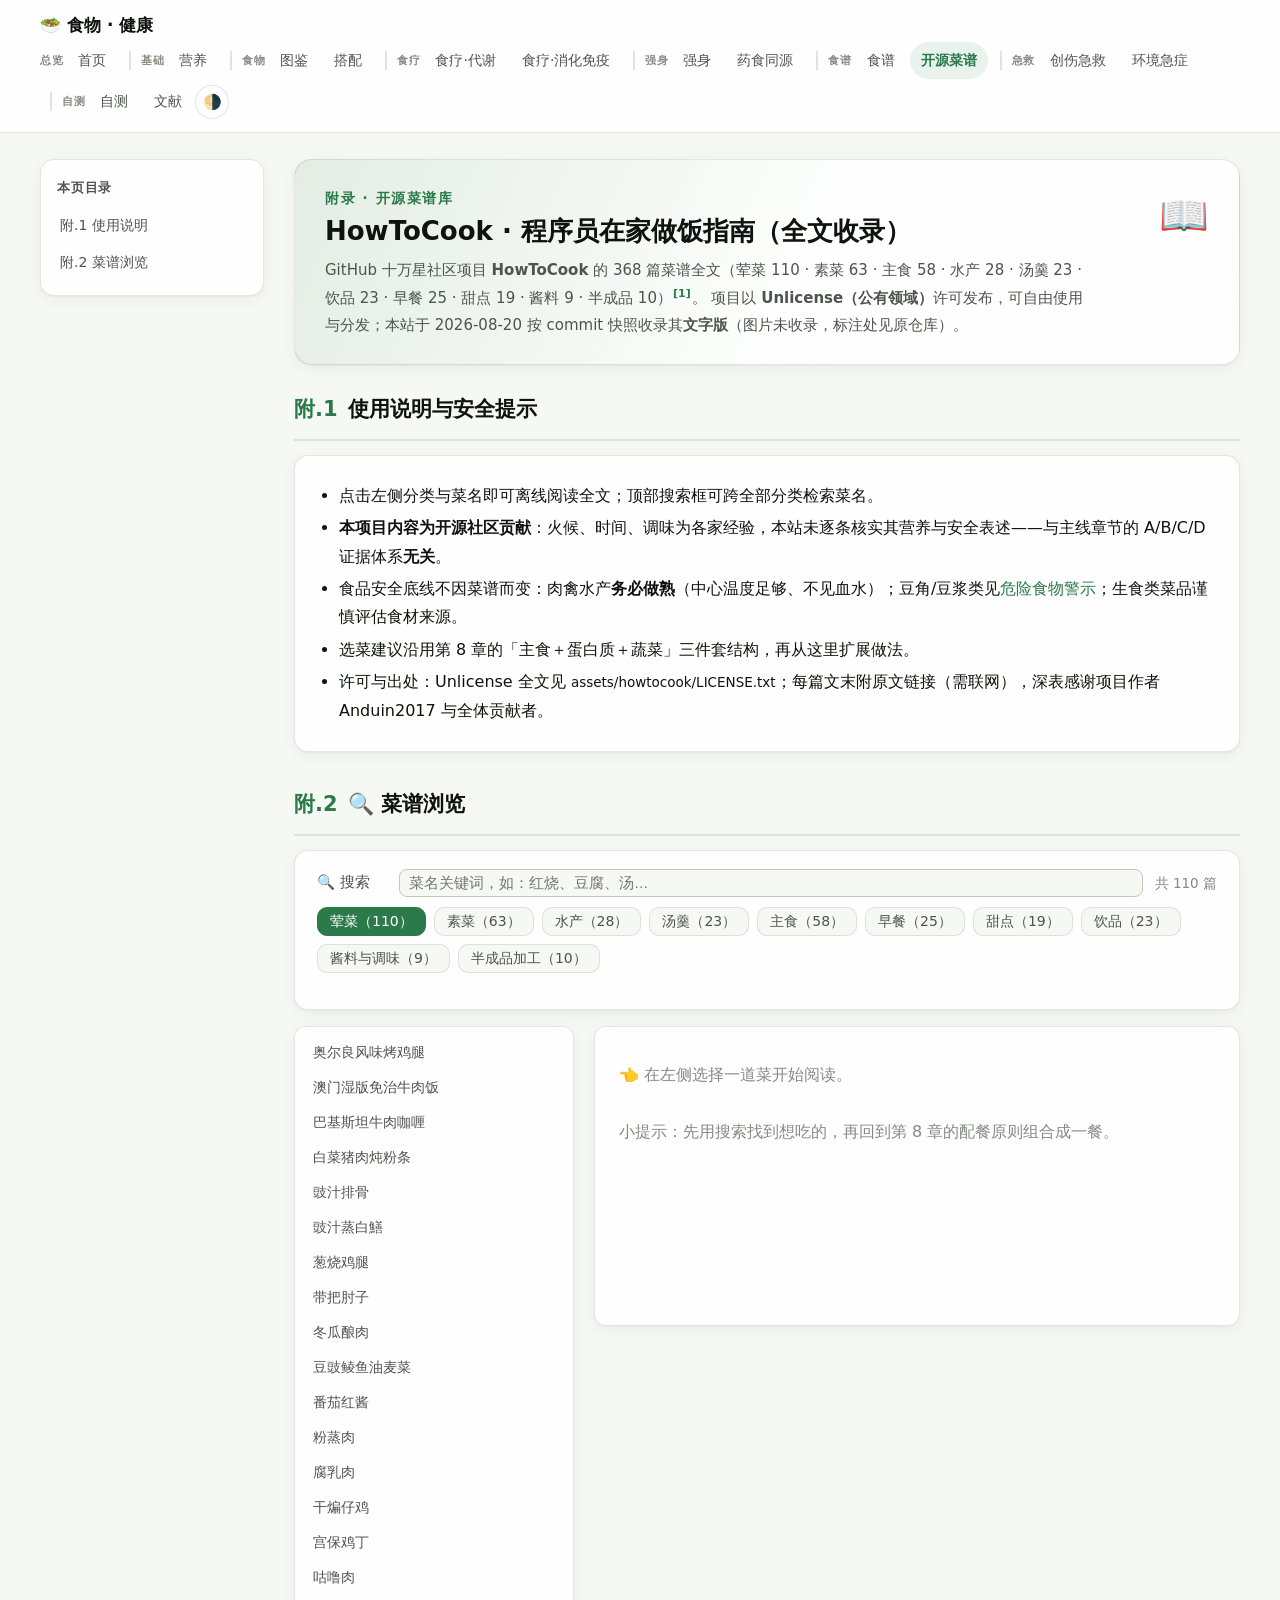
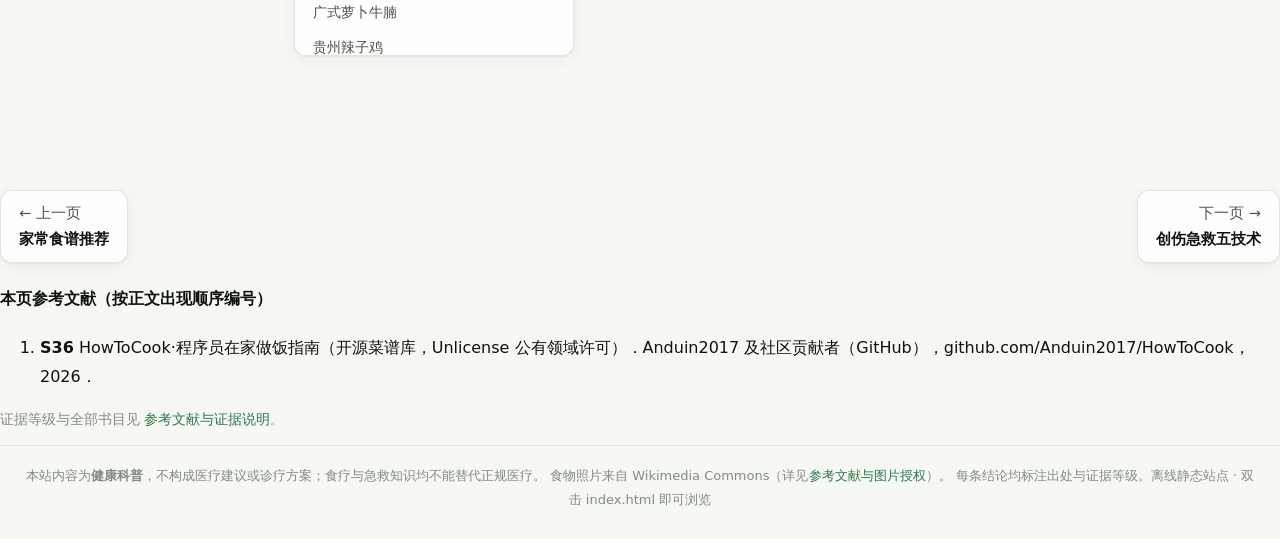
==== appendix-howtocook.html @ ac728734 "新增第 8 章家常食谱推荐与 HowToCook 开源菜谱库附录 - 食谱章：7 份营养均衡的早中晚餐（食材克数+火候步骤+营养点评）+ 配餐三原则 + 一周轮换示例 - 附录章：全文收录 HowTo" ====
<!DOCTYPE html>
<html lang="zh-CN">
<head>
<meta charset="UTF-8">
<meta name="viewport" content="width=device-width, initial-scale=1.0">
<title>附 · HowToCook 开源菜谱库 · 食物与健康</title>
<link rel="stylesheet" href="assets/style.css">
<style>
  .hc-layout { display: grid; grid-template-columns: 280px minmax(0, 1fr); gap: 20px; align-items: start; }
  @media (max-width: 900px) { .hc-layout { grid-template-columns: 1fr; } }
  .hc-list { background: var(--surface); border: 1px solid var(--border); border-radius: 12px; padding: 8px; max-height: 70vh; overflow: auto; box-shadow: var(--shadow); }
  .hc-list button { display: block; width: 100%; text-align: left; background: transparent; border: none; color: var(--ink2);
    padding: 7px 10px; border-radius: 8px; cursor: pointer; font-size: 14px; line-height: 1.5; }
  .hc-list button:hover { background: var(--tint1); color: var(--ink); }
  .hc-list button.cur { background: var(--tint1); color: var(--c1); font-weight: 600; }
  .hc-view { background: var(--surface); border: 1px solid var(--border); border-radius: 12px; padding: 18px 24px; box-shadow: var(--shadow); min-height: 300px; }
  .hc-view h3, .hc-view h4, .hc-view h5, .hc-view h6 { margin: 18px 0 8px; }
  .hc-view h3 { font-size: 18px; border-bottom: 2px solid var(--border); padding-bottom: 6px; }
  .hc-view ul, .hc-view ol { margin: 8px 0; padding-left: 24px; }
  .hc-view li { margin: 4px 0; }
  .hc-view blockquote { border-left: 3px solid var(--axis); margin: 8px 0; padding: 4px 12px; color: var(--ink2); background: var(--page); border-radius: 0 8px 8px 0; }
  .hc-img { display: inline-block; background: var(--tintw); color: var(--cw); border-radius: 6px; padding: 1px 8px; font-size: 12.5px; }
  .hc-view code { background: var(--page); border: 1px solid var(--grid); border-radius: 5px; padding: 0 5px; font-size: 13px; }
  .hc-meta { font-size: 12.5px; color: var(--muted); margin: 4px 0 0; }
</style>
</head>
<body>
<nav class="topnav" id="topnav"></nav>
<div id="compatBanner" style="display:none"></div>
<script>
/* 兼容性自检（纯 ES5） */
(function () {
  var errs = [];
  window.onerror = function (m, s, l) { errs.push(String(m) + ' @' + String(s || '').split('/').pop() + ':' + l); return false; };
  function show() {
    var el = document.getElementById('compatBanner');
    if (!el) return;
    var msg = '';
    if (typeof HUI === 'undefined' && !window.HUI) {
      msg = '交互组件库 assets/healthui.js 未能加载：请确认 assets 文件夹完整，并从 index.html 进入。';
    } else if (errs.length) {
      msg = '页面脚本报错：' + errs.slice(0, 2).join('；');
    }
    if (msg) {
      el.style.cssText = 'display:block;position:fixed;left:0;right:0;bottom:0;z-index:9999;background:#d03b3b;color:#fff;padding:10px 18px;font-size:14px;line-height:1.7';
      el.innerHTML = '⚠ 本页交互内容无法运行 —— ' + msg + ' 若仍异常，请改用 Chrome 或新版 Edge 浏览器打开本页。';
    }
  }
  if (document.readyState === 'complete') { show(); } else if (window.addEventListener) { window.addEventListener('load', show); }
})();
</script>

<div class="layout">
  <aside class="toc" id="toc"></aside>
  <main>
    <div class="chapter-hero">
      <div class="hero-emoji">📖</div>
      <div class="ch-no">附录 · 开源菜谱库</div>
      <h1>HowToCook · 程序员在家做饭指南（全文收录）</h1>
      <p>GitHub 十万星社区项目 <b>HowToCook</b> 的 368 篇菜谱全文（荤菜 110 · 素菜 63 · 主食 58 · 水产 28 · 汤羹 23 · 饮品 23 · 早餐 25 · 甜点 19 · 酱料 9 · 半成品 10）<sup class="cite" data-src="S36"></sup>。
      项目以 <b>Unlicense（公有领域）</b>许可发布，可自由使用与分发；本站于 2026-08-20 按 commit 快照收录其<b>文字版</b>（图片未收录，标注处见原仓库）。</p>
    </div>

    <section class="topic" id="s1">
      <h2><span class="secno">附.1</span> 使用说明与安全提示</h2>
      <div class="card">
        <ul>
          <li>点击左侧分类与菜名即可离线阅读全文；顶部搜索框可跨全部分类检索菜名。</li>
          <li><b>本项目内容为开源社区贡献</b>：火候、时间、调味为各家经验，本站未逐条核实其营养与安全表述——与主线章节的 A/B/C/D 证据体系<b>无关</b>。</li>
          <li>食品安全底线不因菜谱而变：肉禽水产<b>务必做熟</b>（中心温度足够、不见血水）；豆角/豆浆类见<a href="foods.html#s2">危险食物警示</a>；生食类菜品谨慎评估食材来源。</li>
          <li>选菜建议沿用第 8 章的「主食＋蛋白质＋蔬菜」三件套结构，再从这里扩展做法。</li>
          <li>许可与出处：Unlicense 全文见 <span class="small">assets/howtocook/LICENSE.txt</span>；每篇文末附原文链接（需联网），深表感谢项目作者 Anduin2017 与全体贡献者。</li>
        </ul>
      </div>
    </section>

    <section class="topic" id="s2">
      <h2><span class="secno">附.2</span> 🔍 菜谱浏览</h2>
      <div class="card">
        <div class="ctl-row" style="grid-template-columns:70px 1fr auto;align-items:center">
          <span class="ctl-label">🔍 搜索</span>
          <input type="text" id="hcq" placeholder="菜名关键词，如：红烧、豆腐、汤…" style="width:100%">
          <span class="muted small" id="hccount"></span>
        </div>
        <div style="margin-top:10px"><span id="hcCats"></span></div>
      </div>
      <div class="hc-layout">
        <div class="hc-list" id="hcList"></div>
        <div class="hc-view" id="hcView"><p class="muted">👈 在左侧选择一道菜开始阅读。<br><br>小提示：先用搜索找到想吃的，再回到第 8 章的配餐原则组合成一餐。</p></div>
      </div>
    </section>
  </main>
</div>

<script src="assets/healthui.js"></script>
<script src="assets/howtocook/index.js"></script>
<script src="assets/data.js"></script>
<script>
HUI.renderNav('appendix-howtocook.html');
HUI.footer();
HUI.pager('appendix-howtocook.html');
HUI.progress('appendix-howtocook.html');

document.getElementById('toc').innerHTML = '<div class="toc-title">本页目录</div>' +
  ['s1|附.1 使用说明', 's2|附.2 菜谱浏览'].map(x => { const p = x.split('|'); return '<a href="#' + p[0] + '">' + p[1] + '</a>'; }).join('');

(function () {
  const IDX = window.HC_INDEX;
  const DATA = (window.HC_DATA = window.HC_DATA || {});
  let curCat = null, allLoaded = false;
  const loaded = {};

  function loadScript(key, cb) {
    if (loaded[key]) { cb(); return; }
    const s = document.createElement('script');
    s.src = 'assets/howtocook/' + key + '.js';
    s.onload = () => { loaded[key] = true; cb(); };
    s.onerror = () => { loaded[key] = true; DATA[key] = []; cb(); };
    document.head.appendChild(s);
  }
  function loadAll(cb) {
    if (allLoaded) { cb(); return; }
    let n = IDX.cats.length;
    IDX.cats.forEach(c => loadScript(c.key, () => { if (--n === 0) { allLoaded = true; cb(); } }));
  }

  /* ---------- 迷你 Markdown 渲染（标题/列表/表格/粗斜体/链接/引用/图片占位） ---------- */
  function escHtml(s) { return String(s).replace(/&/g, '&amp;').replace(/</g, '&lt;').replace(/>/g, '&gt;'); }
  function inline(s) {
    s = escHtml(s);
    s = s.replace(/!\[([^\]]*)\]\(([^)]+)\)/g, '<span class="hc-img" title="$2">📷 $1（图见原仓库）</span>');
    s = s.replace(/\[([^\]]+)\]\(([^)]+)\)/g, function (m, t, u) {
      return /^(https?:|\/\/)/i.test(u) ? '<a href="' + u + '" target="_blank" rel="noopener">' + t + '</a>' : t;
    });
    s = s.replace(/\*\*([^*]+)\*\*/g, '<b>$1</b>');
    s = s.replace(/(^|[^\w*])\*([^*\n]+)\*/g, '$1<i>$2</i>');
    s = s.replace(/`([^`]+)`/g, '<code>$1</code>');
    return s;
  }
  function mdToHtml(md) {
    const lines = md.split(/\r?\n/);
    let html = '', i = 0, inUl = false, inOl = false;
    const close = () => { if (inUl) { html += '</ul>'; inUl = false; } if (inOl) { html += '</ol>'; inOl = false; } };
    const isTableSep = s => /^\s*\|?[\s:|-]*-[\s:|-]*\|?\s*$/.test(s) && s.includes('-');
    while (i < lines.length) {
      const L = lines[i];
      if (/^\s*$/.test(L)) { close(); i++; continue; }
      let m;
      if ((m = L.match(/^#{1,6}\s+(.*)$/))) { close(); const lv = Math.min(m[0].replace(/\s.*/, '').length + 2, 6); html += '<h' + lv + '>' + inline(m[1]) + '</h' + lv + '>'; i++; continue; }
      if (/^(\*\s*\*\s*\*|-{3,}|_{3,})\s*$/.test(L.replace(/\s/g, '')) && L.trim()) { close(); html += '<hr>'; i++; continue; }
      if ((m = L.match(/^>\s?(.*)$/))) { close(); html += '<blockquote>' + inline(m[1]) + '</blockquote>'; i++; continue; }
      if (L.includes('|') && i + 1 < lines.length && isTableSep(lines[i + 1])) {
        close();
        const rows = [L]; let j = i + 2;
        while (j < lines.length && lines[j].includes('|') && lines[j].trim()) { rows.push(lines[j]); j++; }
        const cells = r => r.replace(/^\s*\|/, '').replace(/\|\s*$/, '').split('|').map(c => inline(c.trim()));
        html += '<table class="tbl"><tr>' + cells(rows[0]).map(c => '<th>' + c + '</th>').join('') + '</tr>';
        for (let k = 1; k < rows.length; k++) html += '<tr>' + cells(rows[k]).map(c => '<td class="l">' + c + '</td>').join('') + '</tr>';
        html += '</table>'; i = j; continue;
      }
      if ((m = L.match(/^\s*[-*+]\s+(.*)$/))) { if (inOl) { html += '</ol>'; inOl = false; } if (!inUl) { html += '<ul>'; inUl = true; } html += '<li>' + inline(m[1]) + '</li>'; i++; continue; }
      if ((m = L.match(/^\s*\d+[.、)]\s+(.*)$/))) { if (inUl) { html += '</ul>'; inUl = false; } if (!inOl) { html += '<ol>'; inOl = true; } html += '<li>' + inline(m[1]) + '</li>'; i++; continue; }
      close();
      const para = [L]; let j2 = i + 1;
      while (j2 < lines.length && !/^\s*$/.test(lines[j2]) && !/^(#{1,6}\s|>\s?|\s*[-*+]\s|\s*\d+[.、)]\s)/.test(lines[j2]) &&
             !(lines[j2].includes('|') && j2 + 1 < lines.length && isTableSep(lines[j2 + 1]))) { para.push(lines[j2]); j2++; }
      html += '<p>' + inline(para.join(' ')) + '</p>'; i = j2;
    }
    close();
    return html;
  }

  function srcLink(p) {
    return IDX.repo + '/blob/' + IDX.commit + '/dishes/' + p.split('/').map(encodeURIComponent).join('/');
  }

  function drawCats() {
    const host = document.getElementById('hcCats');
    host.className = 'chips';
    host.innerHTML = IDX.cats.map(c =>
      `<span class="chip btn ${c.key === curCat ? 'on' : ''}" data-k="${c.key}">${HUI.esc(c.name)}（${c.count}）</span>`).join('');
    Array.prototype.forEach.call(host.querySelectorAll('.chip'), ch => {
      ch.addEventListener('click', () => {
        curCat = ch.getAttribute('data-k');
        document.getElementById('hcq').value = '';
        drawCats();
        loadScript(curCat, drawList);
      });
    });
  }

  function currentItems() {
    const q = document.getElementById('hcq').value.trim().toLowerCase();
    let items = [];
    if (q && allLoaded) {
      IDX.cats.forEach(c => (DATA[c.key] || []).forEach(it => items.push(Object.assign({ _cat: c.name }, it))));
      items = items.filter(it => it.t.toLowerCase().indexOf(q) >= 0 || it.md.toLowerCase().indexOf(q) >= 0);
      /* 全文命中过多时退回标题匹配，避免长列表卡顿 */
      if (items.length > 200) items = items.filter(it => it.t.toLowerCase().indexOf(q) >= 0);
    } else if (q) {
      items = [];
    } else if (curCat) {
      items = (DATA[curCat] || []).map(it => Object.assign({ _cat: '' }, it));
    }
    return items;
  }

  function drawList() {
    const items = currentItems();
    document.getElementById('hccount').textContent = '共 ' + items.length + ' 篇';
    document.getElementById('hcList').innerHTML = items.slice(0, 400).map((it, i) =>
      `<button data-i="${i}">${HUI.esc(it.t)}${it._cat ? ' <span class="muted small">·' + HUI.esc(it._cat) + '</span>' : ''}</button>`).join('') ||
      '<p class="muted" style="padding:10px">输入关键词搜索（首次将载入全部索引）或选择分类。</p>';
    const btns = document.querySelectorAll('#hcList button');
    Array.prototype.forEach.call(btns, b => {
      b.addEventListener('click', () => {
        Array.prototype.forEach.call(btns, x => x.classList.remove('cur'));
        b.classList.add('cur');
        show(items[+b.getAttribute('data-i')]);
      });
    });
  }

  function show(it) {
    if (!it) return;
    document.getElementById('hcView').innerHTML =
      `<h3>${HUI.esc(it.t)}</h3>
       <p class="hc-meta">收录自 HowToCook · <a href="${srcLink(it.p)}" target="_blank" rel="noopener">查看原文（含图片）↗</a></p>
       <div>${mdToHtml(it.md)}</div>
       <hr><p class="hc-meta">⚠ 社区贡献内容，本站未逐条核实；肉禽水产务必做熟。许可：Unlicense（公有领域）。</p>`;
    document.getElementById('hcView').scrollTop = 0;
  }

  drawCats();
  if (IDX.cats.length) {
    curCat = IDX.cats[0].key;
    drawCats();
    loadScript(curCat, drawList);
  }
  document.getElementById('hcq').addEventListener('input', () => {
    if (document.getElementById('hcq').value.trim()) {
      loadAll(drawList);
    } else drawList();
  });
  HUI.cite();
})();
</script>
</body>
</html>
---- assets/style.css ----
/* ============================================================
   食物与健康 · 图文科普  —  共享样式
   健康主题配色（明暗两套），组件颜色尽量经 CSS 变量读取，
   主题切换即时生效。结构沿用经过验证的交互课堂站点样式体系。
   ============================================================ */

:root {
  color-scheme: light;
  --page: #f6f8f3;
  --surface: #fdfefd;
  --ink: #0e130e;
  --ink2: #4d554c;
  --muted: #848c82;
  --grid: #e0e4dc;
  --axis: #c2c8bc;
  --border: rgba(14, 19, 14, 0.10);
  --c1: #2a7a4a;  /* 深绿   主色 */
  --c2: #c96f2e;  /* 赭石 */
  --c3: #0f7f7a;  /* 青   */
  --c4: #b8890a;  /* 琥珀 */
  --c5: #b3556e;  /* 玫瑰 */
  --c7: #4a4f9e;  /* 藏蓝 */
  --c8: #c0453f;  /* 红   */
  --cg: #12994e;  /* 状态·正确 / 证据A / 宜 */
  --cw: #d98e0b;  /* 状态·提示 / 慎 */
  --cc: #c53f38;  /* 状态·错误 / 忌 */
  --tint1: rgba(42, 122, 74, 0.09);
  --tint2: rgba(201, 111, 46, 0.10);
  --tint3: rgba(15, 127, 122, 0.10);
  --tintg: rgba(18, 153, 78, 0.12);
  --tintc: rgba(197, 63, 56, 0.10);
  --tintw: rgba(217, 142, 11, 0.12);
  --shadow: 0 1px 2px rgba(14, 19, 14, 0.04), 0 4px 16px rgba(14, 19, 14, 0.05);
}
@media (prefers-color-scheme: dark) {
  :root:not([data-theme="light"]) {
    color-scheme: dark;
    --page: #0c100c;
    --surface: #181d17;
    --ink: #f2f5ef;
    --ink2: #c2c8ba;
    --muted: #8a927f;
    --grid: #293026;
    --axis: #37402f;
    --border: rgba(242, 245, 239, 0.10);
    --c1: #58bd85;
    --c2: #e0904f;
    --c3: #43b3ad;
    --c4: #d5aa3a;
    --c5: #dc8098;
    --c7: #939bee;
    --c8: #e57c72;
    --cg: #4cc387;
    --cw: #e8ab48;
    --cc: #e57c72;
    --tint1: rgba(88, 189, 133, 0.14);
    --tint2: rgba(224, 144, 79, 0.14);
    --tint3: rgba(67, 179, 173, 0.14);
    --tintg: rgba(76, 195, 135, 0.15);
    --tintc: rgba(229, 124, 114, 0.15);
    --tintw: rgba(232, 171, 72, 0.15);
    --shadow: 0 1px 2px rgba(0, 0, 0, 0.3), 0 4px 16px rgba(0, 0, 0, 0.3);
  }
}
:root[data-theme="dark"] {
  color-scheme: dark;
  --page: #0c100c;
  --surface: #181d17;
  --ink: #f2f5ef;
  --ink2: #c2c8ba;
  --muted: #8a927f;
  --grid: #293026;
  --axis: #37402f;
  --border: rgba(242, 245, 239, 0.10);
  --c1: #58bd85;
  --c2: #e0904f;
  --c3: #43b3ad;
  --c4: #d5aa3a;
  --c5: #dc8098;
  --c7: #939bee;
  --c8: #e57c72;
  --cg: #4cc387;
  --cw: #e8ab48;
  --cc: #e57c72;
  --tint1: rgba(88, 189, 133, 0.14);
  --tint2: rgba(224, 144, 79, 0.14);
  --tint3: rgba(67, 179, 173, 0.14);
  --tintg: rgba(76, 195, 135, 0.15);
  --tintc: rgba(229, 124, 114, 0.15);
  --tintw: rgba(232, 171, 72, 0.15);
  --shadow: 0 1px 2px rgba(0, 0, 0, 0.3), 0 4px 16px rgba(0, 0, 0, 0.3);
}

* { box-sizing: border-box; }
html { scroll-behavior: smooth; }
body {
  margin: 0;
  background: var(--page);
  color: var(--ink);
  font-family: system-ui, -apple-system, "Segoe UI", "PingFang SC", "Hiragino Sans GB", "Microsoft YaHei", sans-serif;
  font-size: 16px;
  line-height: 1.78;
}
a { color: var(--c1); text-decoration: none; }
a:hover { text-decoration: underline; }

/* ---------- 顶部导航 ---------- */
.topnav {
  position: sticky; top: 0; z-index: 50;
  background: var(--surface);
  border-bottom: 1px solid var(--border);
}
.topnav-inner {
  max-width: 1240px; margin: 0 auto; padding: 10px 20px;
  display: flex; align-items: center; flex-wrap: wrap;
}
.brand { font-weight: 700; font-size: 17px; white-space: nowrap; margin-right: 14px; }
.brand .logo { margin-right: 6px; }
.navlinks { display: flex; flex-wrap: wrap; margin-left: auto; align-items: center; }
.navlinks a {
  padding: 6px 11px; border-radius: 999px; font-size: 14px; color: var(--ink2); margin: 2px;
}
.nav-group {
  font-size: 11px; font-weight: 700; color: var(--muted); letter-spacing: .05em;
  margin: 0 2px 0 10px; align-self: center; border-left: 2px solid var(--grid); padding-left: 10px;
}
.nav-group:first-child { border-left: none; padding-left: 0; margin-left: 0; }
.navlinks a:hover { background: var(--tint1); text-decoration: none; color: var(--ink); }
.navlinks a.cur { background: var(--tint1); color: var(--c1); font-weight: 600; }
#themeBtn {
  border: 1px solid var(--border); background: var(--surface); color: var(--ink2);
  width: 34px; height: 34px; border-radius: 50%; cursor: pointer; font-size: 15px;
  line-height: 1;
}
#themeBtn:hover { color: var(--ink); border-color: var(--axis); }

/* 急救页顶部永久红色警示条 */
.warn-strip {
  background: var(--tintc); color: var(--cc); border-bottom: 1px solid var(--cc);
  text-align: center; font-size: 13.5px; font-weight: 600; padding: 5px 16px;
}

/* ---------- 布局 ---------- */
.layout {
  max-width: 1240px; margin: 0 auto; padding: 26px 20px 60px;
  display: grid; grid-template-columns: 224px minmax(0, 1fr);
  grid-gap: 30px; gap: 30px;
  align-items: start;
}
@media (max-width: 900px) {
  .layout { grid-template-columns: 1fr; }
  .toc { position: static !important; border: none; padding: 0; background: transparent; box-shadow: none; }
}
.toc {
  position: sticky; top: 70px;
  background: var(--surface); border: 1px solid var(--border); border-radius: 14px;
  padding: 14px 6px 14px 0; box-shadow: var(--shadow); font-size: 14px;
}
.toc .toc-title { padding: 2px 16px 8px; font-weight: 700; color: var(--ink2); font-size: 13px; letter-spacing: .06em; }
.toc a {
  display: block; padding: 6px 16px; color: var(--ink2); border-left: 3px solid transparent;
  border-radius: 0 8px 8px 0; white-space: nowrap; overflow: hidden; text-overflow: ellipsis;
}
.toc a:hover { color: var(--ink); background: var(--tint1); text-decoration: none; }

/* ---------- 章节页眉 ---------- */
.chapter-hero {
  background: linear-gradient(115deg, var(--tint1), var(--surface) 55%);
  border: 1px solid var(--border); border-radius: 18px;
  padding: 26px 30px; margin-bottom: 26px; box-shadow: var(--shadow);
}
.chapter-hero .ch-no { font-size: 13.5px; font-weight: 700; color: var(--c1); letter-spacing: .12em; }
.chapter-hero h1 { margin: 4px 0 8px; font-size: 26px; line-height: 1.35; }
.chapter-hero p { margin: 0; color: var(--ink2); font-size: 15px; max-width: 760px; }
.chapter-hero .hero-emoji { font-size: 40px; float: right; margin: -6px 0 0 14px; }

/* ---------- 小节 ---------- */
section.topic { scroll-margin-top: 74px; margin-bottom: 34px; }
section.topic > h2 {
  font-size: 21px; margin: 0 0 14px; padding-bottom: 10px;
  border-bottom: 2px solid var(--border); display: flex; align-items: baseline; gap: 10px;
}
section.topic > h2 .secno { color: var(--c1); font-variant-numeric: tabular-nums; }

.card {
  background: var(--surface); border: 1px solid var(--border); border-radius: 14px;
  padding: 18px 22px; margin-bottom: 16px; box-shadow: var(--shadow);
}
.card h3 { margin: 0 0 10px; font-size: 16.5px; }
.card h3 .tag {
  font-size: 12px; font-weight: 600; color: var(--c1); background: var(--tint1);
  padding: 2px 9px; border-radius: 999px; margin-right: 8px; vertical-align: 2px;
}
.card p { margin: 8px 0; }
.card ul, .card ol { margin: 8px 0; padding-left: 22px; }
.card li { margin: 4px 0; }
.grid2 { display: grid; grid-template-columns: 1fr 1fr; grid-gap: 16px; gap: 16px; }
@media (max-width: 760px) { .grid2 { grid-template-columns: 1fr; } }
.grid3 { display: grid; grid-template-columns: repeat(3, 1fr); grid-gap: 14px; gap: 14px; }
@media (max-width: 980px) { .grid3 { grid-template-columns: 1fr 1fr; } }
@media (max-width: 660px) { .grid3 { grid-template-columns: 1fr; } }

/* ---------- 提示框 ---------- */
.keypoint {
  border-left: 4px solid var(--c1); background: var(--tint1);
  border-radius: 0 10px 10px 0; padding: 10px 16px; margin: 12px 0;
}
.keypoint b { color: var(--c1); }
.warn {
  border-left: 4px solid var(--cw); background: var(--tintw);
  border-radius: 0 10px 10px 0; padding: 10px 16px; margin: 12px 0;
}
.danger {
  border: 1.5px solid var(--cc); background: var(--tintc);
  border-radius: 12px; padding: 12px 18px; margin: 14px 0;
}
.danger .dt { color: var(--cc); font-weight: 700; }
.danger ul, .danger ol { margin: 6px 0 2px; padding-left: 22px; }

/* ---------- 引用与证据等级 ---------- */
sup.cite {
  font-size: 11px; color: var(--c1); font-weight: 700; cursor: help;
  padding: 0 1px; white-space: nowrap;
}
sup.cite a { color: inherit; }
.level-badge {
  display: inline-block; font-size: 11.5px; font-weight: 800; padding: 0 7px;
  border-radius: 6px; line-height: 1.7; vertical-align: 1px; letter-spacing: .03em;
}
.level-badge.la { background: var(--tintg); color: var(--cg); }
.level-badge.lb { background: var(--tint3); color: var(--c3); }
.level-badge.lc { background: var(--tintw); color: var(--cw); }
.level-badge.ld { background: var(--tintc); color: var(--cc); }
.verdict {
  display: inline-block; font-size: 13px; font-weight: 700; padding: 1px 12px;
  border-radius: 999px; line-height: 1.8;
}
.verdict.good { background: var(--tintg); color: var(--cg); }
.verdict.caution { background: var(--tintw); color: var(--cw); }
.verdict.bad { background: var(--tintc); color: var(--cc); }
.verdict.neutral { background: var(--grid); color: var(--ink2); }

/* 页脚参考文献表 */
.reflist {
  background: var(--surface); border: 1px solid var(--border); border-radius: 12px;
  padding: 14px 20px; margin: 26px 0 6px; font-size: 13.5px; color: var(--ink2);
}
.reflist h4 { margin: 0 0 8px; font-size: 13.5px; color: var(--muted); letter-spacing: .06em; }
.reflist ol { margin: 0; padding-left: 20px; }
.reflist li { margin: 3px 0; }
.reflist b { color: var(--ink); font-variant-numeric: tabular-nums; }

/* ---------- 表格 ---------- */
.tbl { width: 100%; border-collapse: collapse; font-size: 14px; margin: 10px 0; }
.tbl th, .tbl td { border-bottom: 1px solid var(--grid); padding: 7px 10px; text-align: center; font-variant-numeric: tabular-nums; }
.tbl th { color: var(--ink2); font-weight: 600; background: var(--page); }
.tbl td.l, .tbl th.l { text-align: left; }
.tbl tr.hl td { background: var(--tint1); }

/* ---------- 交互部件 ---------- */
.hint { color: var(--muted); font-size: 13.5px; margin: 4px 0 10px; }
.hint::before { content: "🖱 "; opacity: .8; }

.ctls { display: flex; flex-direction: column; margin-top: 10px; }
.ctl-row { display: grid; grid-template-columns: 130px 1fr 100px; align-items: center; grid-column-gap: 12px; column-gap: 12px; margin-bottom: 6px; }
.ctl-row .ctl-label { font-size: 14.5px; color: var(--ink2); white-space: nowrap; }
.ctl-row output { font-variant-numeric: tabular-nums; font-size: 14.5px; text-align: right; color: var(--ink); }
input[type="range"] { accent-color: var(--c1); width: 100%; height: 26px; cursor: pointer; }
input[type="number"], input[type="text"], select {
  background: var(--page); color: var(--ink); border: 1px solid var(--axis);
  border-radius: 8px; padding: 5px 9px; font-size: 14.5px; width: 110px;
  font-variant-numeric: tabular-nums;
}
select { width: auto; max-width: 100%; }
input:focus, select:focus { outline: 2px solid var(--c1); outline-offset: 1px; border-color: var(--c1); }

.btn {
  border: 1px solid var(--axis); background: var(--surface); color: var(--ink2);
  padding: 6px 14px; border-radius: 999px; cursor: pointer; font-size: 14px; line-height: 1.5;
}
.btn:hover { color: var(--ink); border-color: var(--c1); }
.btn.primary { background: var(--c1); border-color: var(--c1); color: #fff; font-weight: 600; }
.btn.primary:hover { filter: brightness(1.08); }
.btn:disabled { opacity: .45; cursor: not-allowed; }
.btn-row { display: flex; flex-wrap: wrap; margin: 8px 0; align-items: center; }
.btn-row > * { margin: 0 8px 8px 0; }
.btn-row .lbl { font-size: 14px; color: var(--ink2); margin-right: 2px; }

.seg { display: inline-flex; flex-wrap: wrap; border: 1px solid var(--axis); border-radius: 10px; overflow: hidden; }
.seg button {
  border: none; background: transparent; color: var(--ink2); padding: 6px 13px;
  cursor: pointer; font-size: 14px; border-right: 1px solid var(--axis);
}
.seg button:last-child { border-right: none; }
.seg button:hover { background: var(--tint1); color: var(--ink); }
.seg button.on { background: var(--c1); color: #fff; font-weight: 600; }

.chips { display: flex; flex-wrap: wrap; margin: 10px 0; }
.chip {
  background: var(--page); border: 1px solid var(--border); border-radius: 10px;
  padding: 3px 12px; font-size: 14px; color: var(--ink2); margin: 0 8px 8px 0;
}
.chip b { color: var(--ink); font-variant-numeric: tabular-nums; font-weight: 600; }
.chip.good { border-color: var(--cg); background: var(--tintg); }
.chip.bad { border-color: var(--cc); background: var(--tintc); }
.chip.hl { border-color: var(--c1); background: var(--tint1); }
.chip.btn { cursor: pointer; }
.chip.btn:hover { border-color: var(--c1); color: var(--ink); }
.chip.btn.on { background: var(--c1); border-color: var(--c1); color: #fff; }

.badge {
  display: inline-block; padding: 2px 12px; border-radius: 999px;
  font-size: 13.5px; font-weight: 700;
}
.badge.good { background: var(--tintg); color: var(--cg); }
.badge.bad { background: var(--tintc); color: var(--cc); }
.badge.info { background: var(--tint1); color: var(--c1); }

.bar { position: relative; height: 14px; background: var(--page); border: 1px solid var(--border); border-radius: 999px; overflow: hidden; }
.bar > i { position: absolute; top: 0; bottom: 0; left: 0; border-radius: 999px; background: var(--c1); }

/* ---------- 食物图鉴：卡片网格 + 翻转 ---------- */
.food-grid { display: grid; grid-template-columns: repeat(auto-fill, minmax(215px, 1fr)); gap: 16px; margin: 14px 0; }
.flip { perspective: 1100px; min-height: 300px; position: relative; }
.flip-inner {
  position: relative; width: 100%; height: 100%; min-height: 300px;
  transform-style: preserve-3d; transition: transform .5s; cursor: pointer;
}
.flip.flipped .flip-inner { transform: rotateY(180deg); }
.face {
  position: absolute; inset: 0; backface-visibility: hidden; -webkit-backface-visibility: hidden;
  background: var(--surface); border: 1px solid var(--border); border-radius: 14px;
  box-shadow: var(--shadow); overflow: hidden; display: flex; flex-direction: column;
}
.face.back {
  transform: rotateY(180deg); padding: 12px 14px; font-size: 13px; line-height: 1.6; overflow: auto;
}
.face .photo { width: 100%; height: 148px; object-fit: cover; display: block; background: var(--page); }
.face .emoji-hero {
  width: 100%; height: 148px; display: flex; align-items: center; justify-content: center;
  font-size: 64px; background: linear-gradient(160deg, var(--tint1), var(--surface));
}
.face .fname { font-weight: 700; font-size: 16px; padding: 8px 14px 0; }
.face .falias { color: var(--muted); font-size: 12.5px; padding: 0 14px; }
.face .fmeta { padding: 4px 14px 10px; color: var(--ink2); font-size: 13px; flex: 1; }
.face .credit {
  font-size: 10.5px; color: var(--muted); padding: 2px 10px 6px; opacity: .85; line-height: 1.4;
}
.face .flip-hint {
  font-size: 12px; color: var(--c1); text-align: center; padding: 0 0 8px; font-weight: 600;
}
.face.back h4 { margin: 0 0 6px; font-size: 14.5px; }
.face.back .rowline { display: flex; justify-content: space-between; gap: 8px; border-bottom: 1px dashed var(--grid); padding: 2px 0; }
.face.back .rowline b { font-variant-numeric: tabular-nums; white-space: nowrap; }
.face.back .sec-t { font-weight: 700; margin: 7px 0 2px; color: var(--c1); font-size: 13px; }
.face.back p { margin: 2px 0; }

/* 危险食物警示卡 */
.hazard-card { border: 1.5px solid var(--cc); border-radius: 14px; background: var(--surface); padding: 12px 16px; margin: 10px 0; }
.hazard-card .hz-name { font-weight: 700; color: var(--cc); }

/* ---------- 配对查询器 ---------- */
.pair-box {
  background: var(--surface); border: 1px solid var(--border); border-radius: 14px;
  padding: 18px 20px; box-shadow: var(--shadow); margin: 14px 0;
}
.pair-pickers { display: flex; flex-wrap: wrap; gap: 10px; align-items: center; margin: 8px 0; }
.pair-pickers select { width: 200px; font-size: 15px; padding: 7px 10px; }
.pair-result { margin-top: 14px; border-top: 1px dashed var(--grid); padding-top: 12px; }

/* ---------- 疾病路径图 ---------- */
.pathmap { overflow-x: auto; padding: 6px 0; }
.pathmap svg { min-width: 760px; display: block; margin: 0 auto; }

/* ---------- 急救分步演示器 ---------- */
.step-player {
  background: var(--surface); border: 1px solid var(--border); border-radius: 14px;
  box-shadow: var(--shadow); padding: 16px 18px; margin: 14px 0;
}
.step-player .sp-title { font-weight: 700; font-size: 16px; margin-bottom: 6px; }
.step-player .sp-svg { text-align: center; margin: 8px 0; }
.step-player .sp-svg svg { max-width: 100%; height: auto; }
.step-player .sp-step-no { font-size: 12.5px; color: var(--muted); font-weight: 700; letter-spacing: .06em; }
.step-player .sp-text { min-height: 54px; font-size: 14.5px; margin: 6px 0; }
.step-player .sp-warn { color: var(--cc); font-weight: 600; font-size: 13.5px; }
.step-player .sp-ctrl { display: flex; align-items: center; gap: 10px; margin-top: 8px; }
.step-player .sp-dots { display: flex; gap: 6px; margin-left: 4px; }
.step-player .sp-dots i {
  width: 9px; height: 9px; border-radius: 50%; background: var(--grid); cursor: pointer;
}
.step-player .sp-dots i.on { background: var(--c1); }
.step-player .sp-dots i.done { background: var(--tint1); border: 1px solid var(--c1); }

/* ---------- 急救进入确认层 ---------- */
.gate {
  position: fixed; inset: 0; z-index: 200; background: rgba(10, 14, 10, .62);
  display: flex; align-items: center; justify-content: center; padding: 20px;
  overflow: auto;
}
.gate .gate-card {
  background: var(--surface); border: 1.5px solid var(--cc); border-radius: 16px;
  max-width: 640px; max-height: 88vh; overflow: auto; padding: 24px 28px; line-height: 1.75;
}
.gate h2 { margin: 0 0 10px; color: var(--cc); font-size: 21px; }
.gate .gate-scroll { max-height: 46vh; overflow: auto; border: 1px solid var(--grid); border-radius: 10px; padding: 10px 16px; margin: 10px 0; font-size: 14px; color: var(--ink2); }
.gate label { display: flex; gap: 8px; align-items: flex-start; font-size: 14.5px; margin: 10px 0; cursor: pointer; }
.gate .gate-btns { display: flex; gap: 10px; margin-top: 12px; flex-wrap: wrap; }

/* ---------- 体质问卷 / 计算器结果 ---------- */
.quiz { margin-top: 4px; }
.q-item { border: 1px solid var(--border); border-radius: 12px; padding: 14px 16px; margin: 12px 0; background: var(--page); }
.q-head { font-size: 12.5px; color: var(--muted); font-weight: 700; letter-spacing: .08em; margin-bottom: 4px; }
.q-text { margin-bottom: 10px; }
.q-opts { display: flex; flex-direction: column; gap: 7px; }
.q-opts button {
  text-align: left; border: 1px solid var(--axis); background: var(--surface); color: var(--ink);
  border-radius: 10px; padding: 8px 14px; cursor: pointer; font-size: 14.5px; line-height: 1.6;
}
.q-opts button:hover:not(:disabled) { border-color: var(--c1); }
.q-opts button:disabled { cursor: default; }
.q-opts button.ok { border-color: var(--cg); background: var(--tintg); font-weight: 600; }
.q-opts button.no { border-color: var(--cc); background: var(--tintc); }
.q-exp {
  margin-top: 10px; border-left: 3px solid var(--grid); padding: 6px 12px;
  font-size: 14px; color: var(--ink2); border-radius: 0 8px 8px 0; display: none;
}
.q-exp.show { display: block; }
.q-exp b.y { color: var(--cg); }
.q-exp b.n { color: var(--cc); }
.q-score { font-size: 14px; color: var(--ink2); margin-top: 8px; display: flex; align-items: center; flex-wrap: wrap; }
.q-score > * { margin: 4px 12px 4px 0; }
.q-score b { color: var(--c1); font-variant-numeric: tabular-nums; }

/* ---------- 主页 ---------- */
.home-hero { text-align: center; padding: 50px 20px 26px; }
.home-hero h1 { font-size: 33px; margin: 10px 0 12px; }
.home-hero .sub { color: var(--ink2); font-size: 16px; max-width: 700px; margin: 0 auto; }
.ch-grid { display: grid; grid-template-columns: repeat(auto-fill, minmax(290px, 1fr)); grid-gap: 18px; gap: 18px; max-width: 1240px; margin: 26px auto; padding: 0 20px; }
.ch-card {
  display: block; background: var(--surface); border: 1px solid var(--border); border-radius: 16px;
  padding: 20px 22px; box-shadow: var(--shadow); color: var(--ink); position: relative; overflow: hidden;
}
.ch-card:hover { text-decoration: none; border-color: var(--c1); transform: translateY(-2px); transition: .15s; }
.ch-card .no { font-size: 12.5px; font-weight: 800; letter-spacing: .1em; }
.ch-card h2 { margin: 4px 0 8px; font-size: 18.5px; }
.ch-card p { color: var(--ink2); font-size: 14px; margin: 0 0 8px; }
.ch-card .secs { font-size: 13px; color: var(--muted); line-height: 1.9; }
.ch-card .go { color: var(--c1); font-weight: 600; font-size: 14px; }
.ch-card.emg { border-color: var(--cc); }
.ch-card.emg .no { color: var(--cc); }
.home-wrap { max-width: 1240px; margin: 0 auto; padding: 0 20px 40px; }
.group-title { max-width: 1240px; margin: 30px auto 0; padding: 0 20px; }
.group-title h3 { font-size: 15px; color: var(--ink2); font-weight: 700; letter-spacing: .08em; border-bottom: 2px solid var(--border); padding-bottom: 6px; }

/* 进度条 */
.progress-wrap { max-width: 1240px; margin: 8px auto 0; padding: 0 20px; }
.progress-card { background: var(--surface); border: 1px solid var(--border); border-radius: 14px; padding: 14px 20px; box-shadow: var(--shadow); font-size: 14px; color: var(--ink2); }
.progress-card b { color: var(--c1); }

/* ---------- 上/下页 ---------- */
.pager { display: flex; justify-content: space-between; gap: 12px; margin-top: 40px; }
.pager a {
  border: 1px solid var(--border); border-radius: 12px; padding: 10px 18px;
  background: var(--surface); box-shadow: var(--shadow); color: var(--ink2); font-size: 14.5px;
}
.pager a:hover { border-color: var(--c1); text-decoration: none; color: var(--c1); }
.pager a b { color: var(--ink); }
.pager .next { margin-left: auto; text-align: right; }

footer.site {
  border-top: 1px solid var(--border); color: var(--muted); font-size: 13px;
  text-align: center; padding: 18px 20px 26px; line-height: 1.9;
}
.muted { color: var(--muted); }
.small { font-size: 13.5px; }
.center { text-align: center; }
.nowrap { white-space: nowrap; }
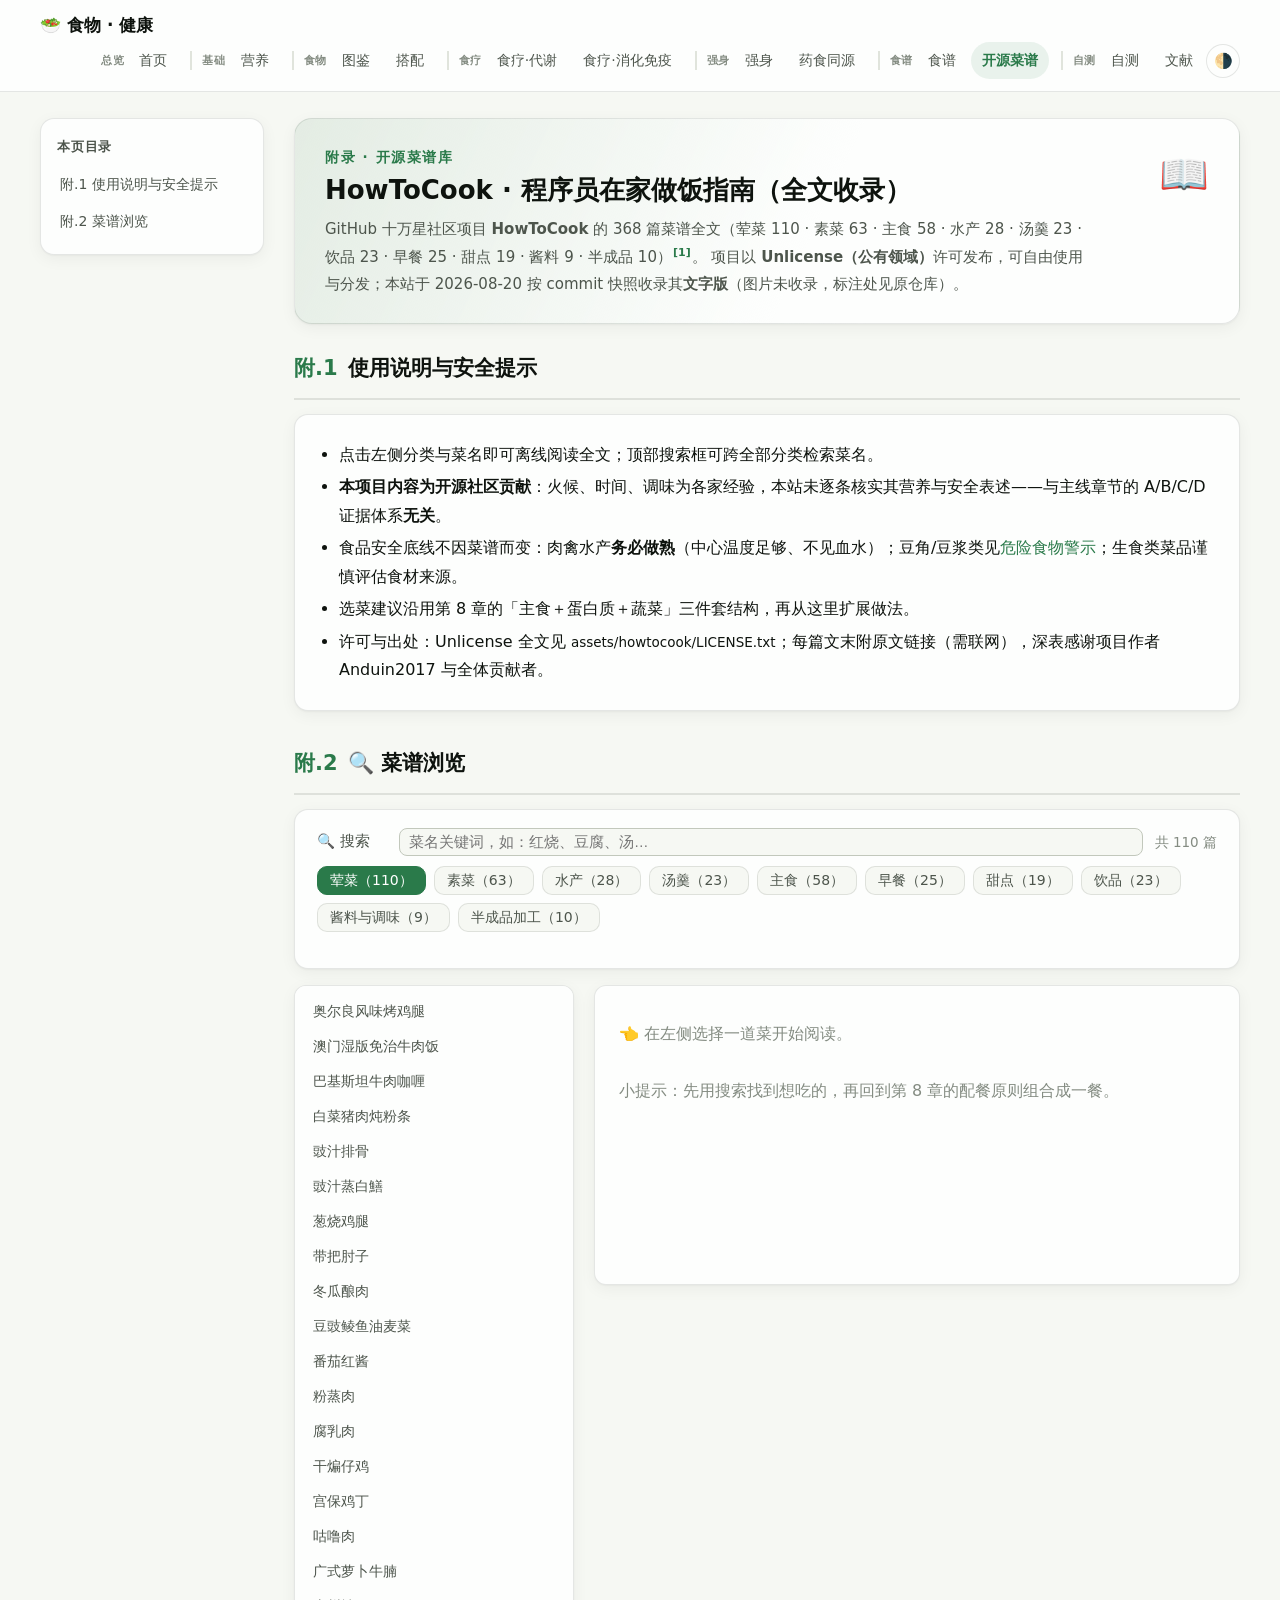
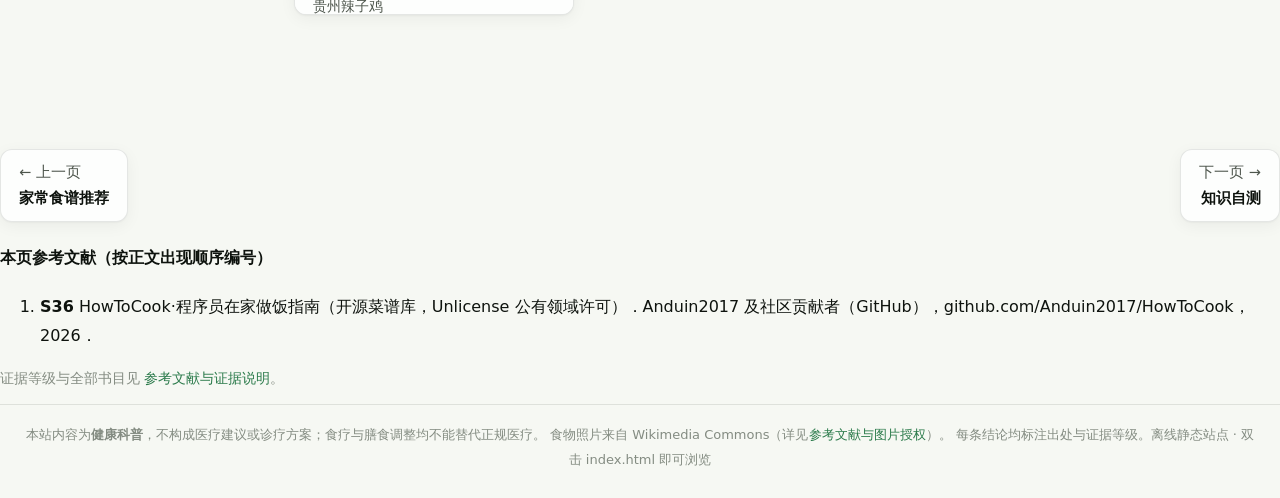
==== commit 25ec3723: "全站标题与目录逻辑审核：修正宝塔/纤维水并列等 8 处表述 - 营养篇侧边目录「1.3 膳食宝塔与纤维水」→「1.3 膳食宝塔」：膳食纤维对应宝塔一二层、水为宝塔旁注，   二者本属宝塔体系，与宝塔并" ====
--- a/appendix-howtocook.html
+++ b/appendix-howtocook.html
@@ -102,7 +102,7 @@
 HUI.progress('appendix-howtocook.html');
 
 document.getElementById('toc').innerHTML = '<div class="toc-title">本页目录</div>' +
-  ['s1|附.1 使用说明', 's2|附.2 菜谱浏览'].map(x => { const p = x.split('|'); return '<a href="#' + p[0] + '">' + p[1] + '</a>'; }).join('');
+  ['s1|附.1 使用说明与安全提示', 's2|附.2 菜谱浏览'].map(x => { const p = x.split('|'); return '<a href="#' + p[0] + '">' + p[1] + '</a>'; }).join('');
 
 (function () {
   const IDX = window.HC_INDEX;
--- a/assets/style.css
+++ b/assets/style.css
@@ -134,12 +134,6 @@
 }
 #themeBtn:hover { color: var(--ink); border-color: var(--axis); }
 
-/* 急救页顶部永久红色警示条 */
-.warn-strip {
-  background: var(--tintc); color: var(--cc); border-bottom: 1px solid var(--cc);
-  text-align: center; font-size: 13.5px; font-weight: 600; padding: 5px 16px;
-}
-
 /* ---------- 布局 ---------- */
 .layout {
   max-width: 1240px; margin: 0 auto; padding: 26px 20px 60px;
@@ -391,21 +385,6 @@
 .step-player .sp-dots i.on { background: var(--c1); }
 .step-player .sp-dots i.done { background: var(--tint1); border: 1px solid var(--c1); }
 
-/* ---------- 急救进入确认层 ---------- */
-.gate {
-  position: fixed; inset: 0; z-index: 200; background: rgba(10, 14, 10, .62);
-  display: flex; align-items: center; justify-content: center; padding: 20px;
-  overflow: auto;
-}
-.gate .gate-card {
-  background: var(--surface); border: 1.5px solid var(--cc); border-radius: 16px;
-  max-width: 640px; max-height: 88vh; overflow: auto; padding: 24px 28px; line-height: 1.75;
-}
-.gate h2 { margin: 0 0 10px; color: var(--cc); font-size: 21px; }
-.gate .gate-scroll { max-height: 46vh; overflow: auto; border: 1px solid var(--grid); border-radius: 10px; padding: 10px 16px; margin: 10px 0; font-size: 14px; color: var(--ink2); }
-.gate label { display: flex; gap: 8px; align-items: flex-start; font-size: 14.5px; margin: 10px 0; cursor: pointer; }
-.gate .gate-btns { display: flex; gap: 10px; margin-top: 12px; flex-wrap: wrap; }
-
 /* ---------- 体质问卷 / 计算器结果 ---------- */
 .quiz { margin-top: 4px; }
 .q-item { border: 1px solid var(--border); border-radius: 12px; padding: 14px 16px; margin: 12px 0; background: var(--page); }
@@ -446,8 +425,6 @@
 .ch-card p { color: var(--ink2); font-size: 14px; margin: 0 0 8px; }
 .ch-card .secs { font-size: 13px; color: var(--muted); line-height: 1.9; }
 .ch-card .go { color: var(--c1); font-weight: 600; font-size: 14px; }
-.ch-card.emg { border-color: var(--cc); }
-.ch-card.emg .no { color: var(--cc); }
 .home-wrap { max-width: 1240px; margin: 0 auto; padding: 0 20px 40px; }
 .group-title { max-width: 1240px; margin: 30px auto 0; padding: 0 20px; }
 .group-title h3 { font-size: 15px; color: var(--ink2); font-weight: 700; letter-spacing: .08em; border-bottom: 2px solid var(--border); padding-bottom: 6px; }
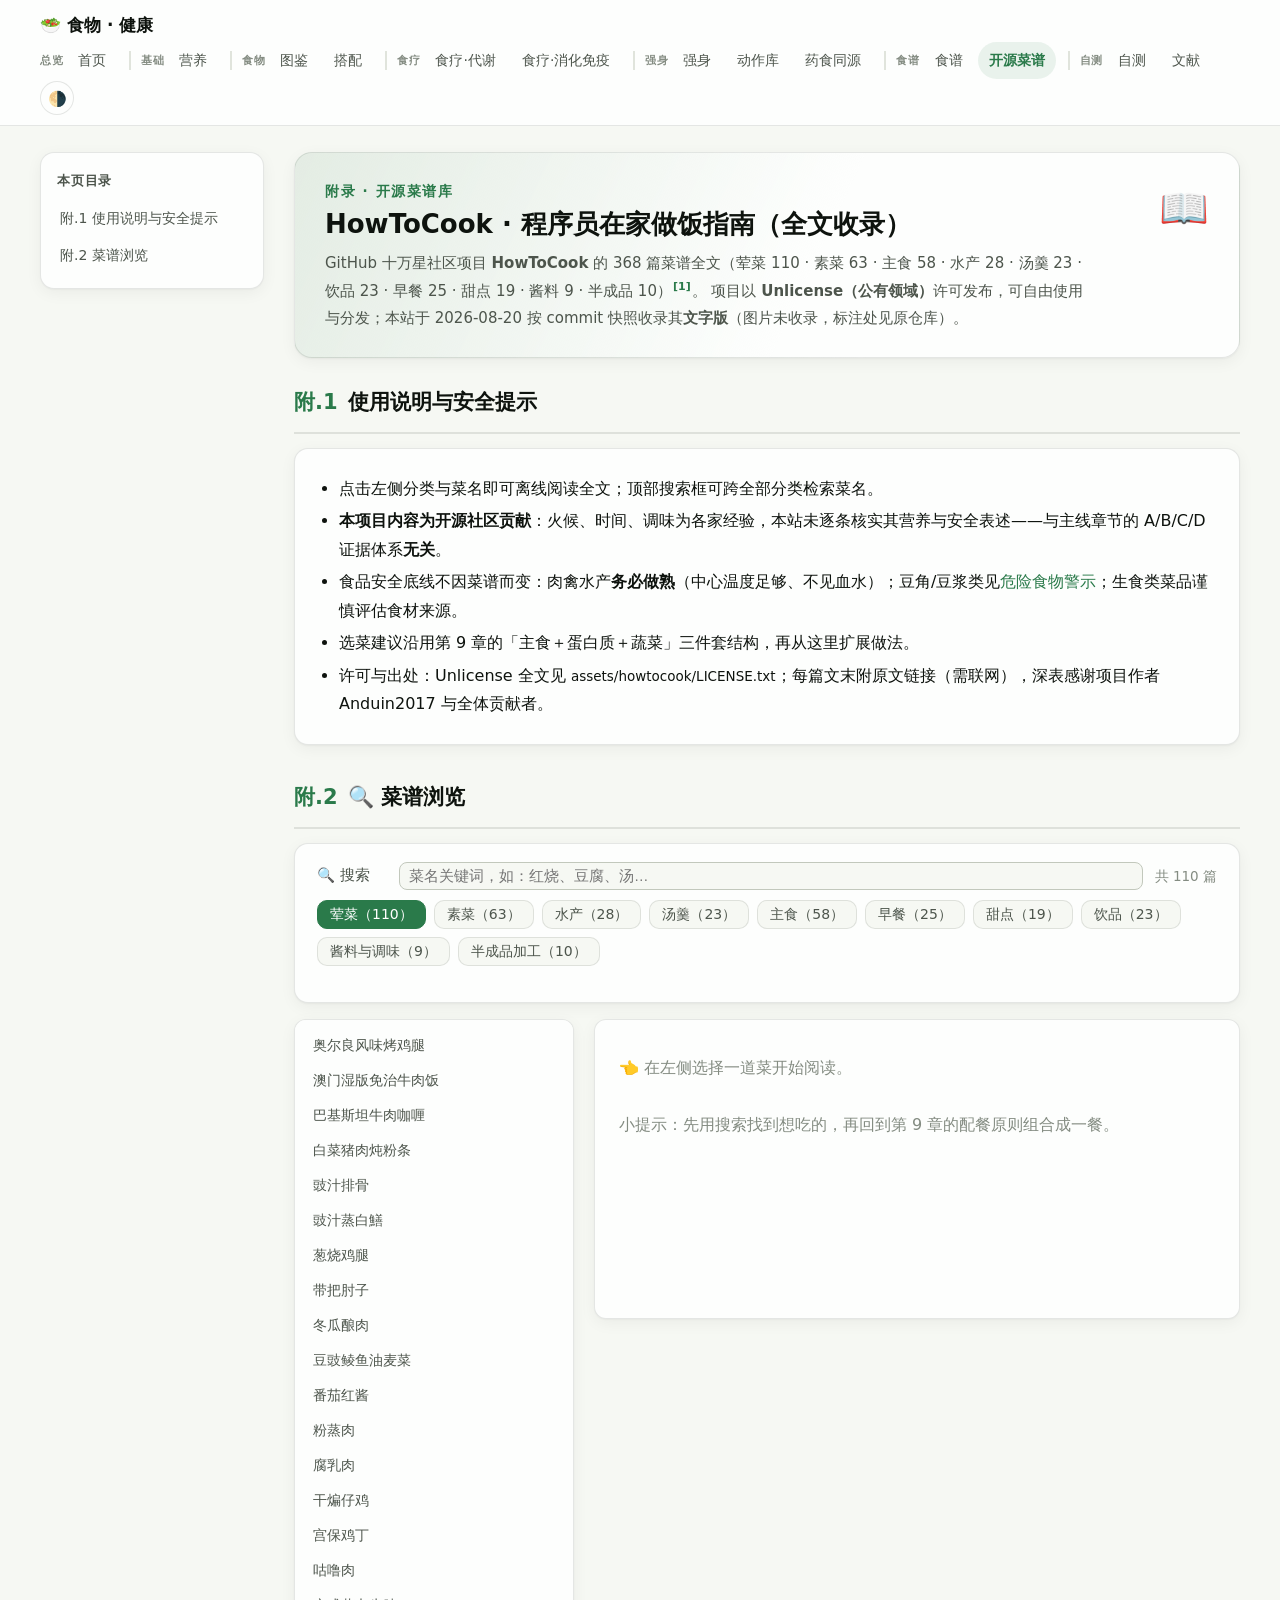
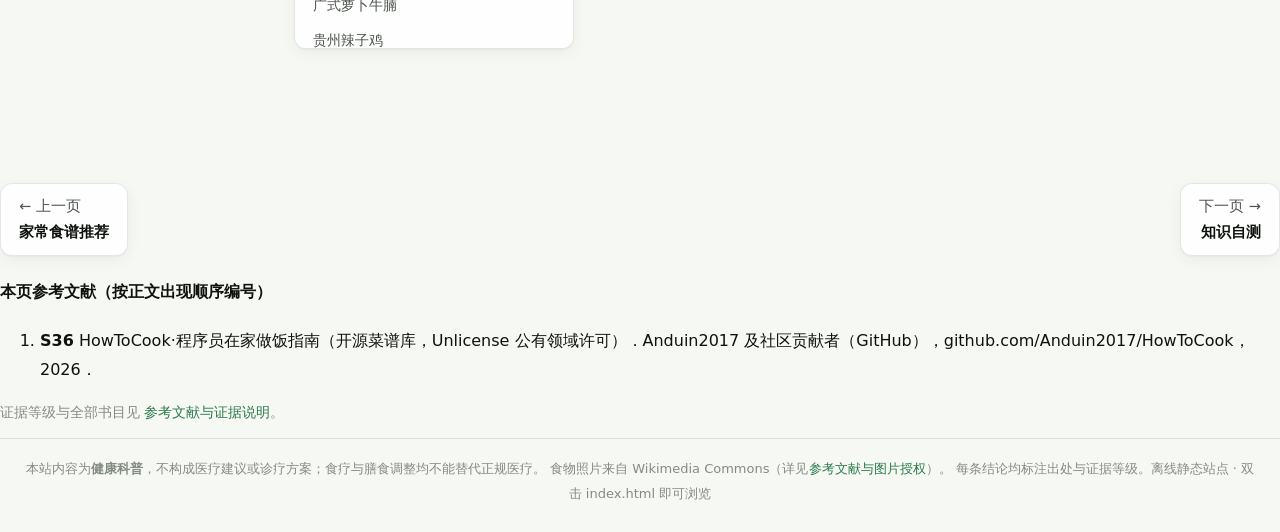
==== commit e070fe85: "feat(exercise): 新增标准运动动作库页面及离线火柴人动画播放器 - 新增 exercise.html：收录 20 个动作、八段锦八式与广播体操，内置渲染器支持播放/暂停、0.5~2× 调" ====
--- a/appendix-howtocook.html
+++ b/appendix-howtocook.html
@@ -68,7 +68,7 @@
           <li>点击左侧分类与菜名即可离线阅读全文；顶部搜索框可跨全部分类检索菜名。</li>
           <li><b>本项目内容为开源社区贡献</b>：火候、时间、调味为各家经验，本站未逐条核实其营养与安全表述——与主线章节的 A/B/C/D 证据体系<b>无关</b>。</li>
           <li>食品安全底线不因菜谱而变：肉禽水产<b>务必做熟</b>（中心温度足够、不见血水）；豆角/豆浆类见<a href="foods.html#s2">危险食物警示</a>；生食类菜品谨慎评估食材来源。</li>
-          <li>选菜建议沿用第 8 章的「主食＋蛋白质＋蔬菜」三件套结构，再从这里扩展做法。</li>
+          <li>选菜建议沿用第 9 章的「主食＋蛋白质＋蔬菜」三件套结构，再从这里扩展做法。</li>
           <li>许可与出处：Unlicense 全文见 <span class="small">assets/howtocook/LICENSE.txt</span>；每篇文末附原文链接（需联网），深表感谢项目作者 Anduin2017 与全体贡献者。</li>
         </ul>
       </div>
@@ -86,7 +86,7 @@
       </div>
       <div class="hc-layout">
         <div class="hc-list" id="hcList"></div>
-        <div class="hc-view" id="hcView"><p class="muted">👈 在左侧选择一道菜开始阅读。<br><br>小提示：先用搜索找到想吃的，再回到第 8 章的配餐原则组合成一餐。</p></div>
+        <div class="hc-view" id="hcView"><p class="muted">👈 在左侧选择一道菜开始阅读。<br><br>小提示：先用搜索找到想吃的，再回到第 9 章的配餐原则组合成一餐。</p></div>
       </div>
     </section>
   </main>
